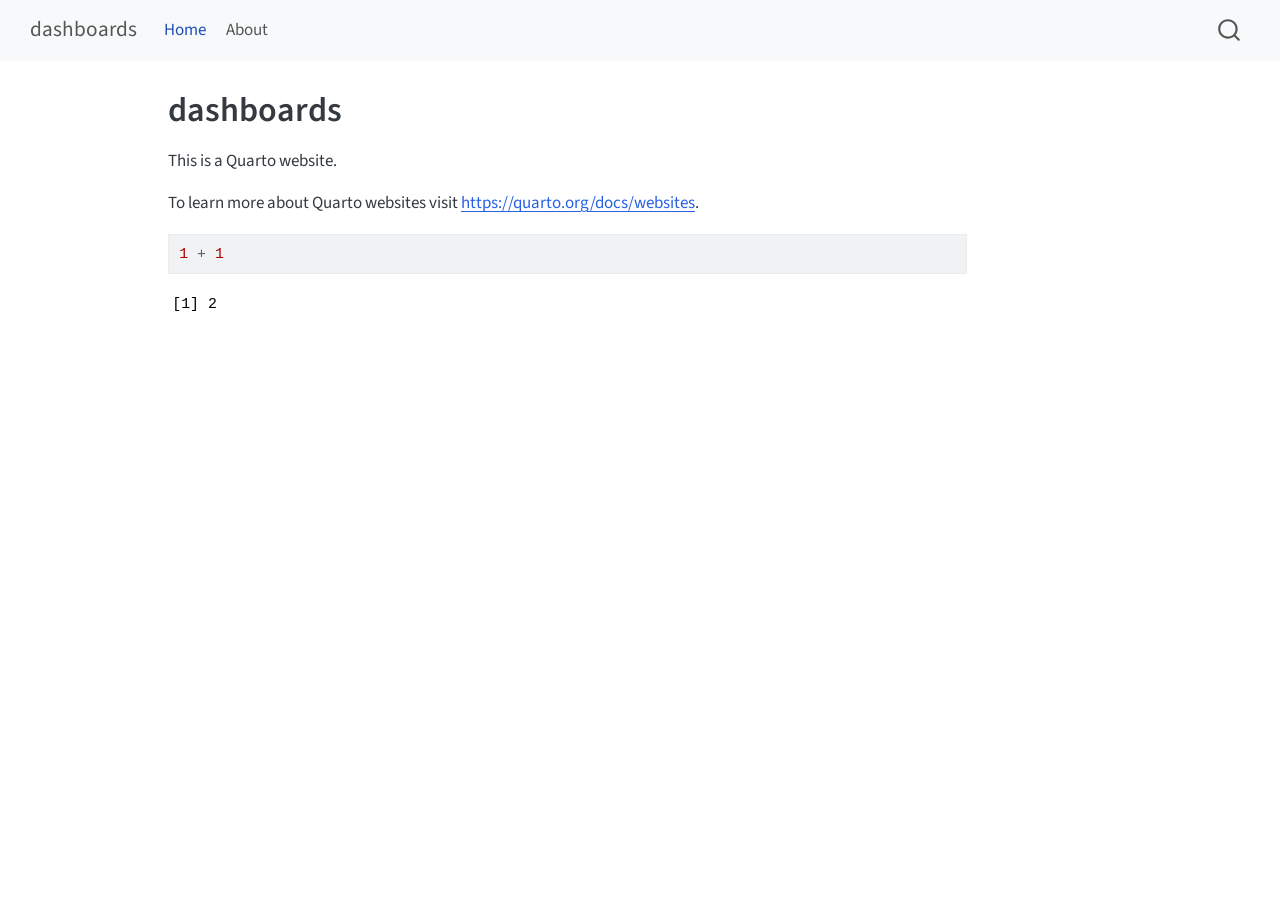
==== docs/index.html @ d0d18bd4 "10/30" ====
<!DOCTYPE html>
<html xmlns="http://www.w3.org/1999/xhtml" lang="en" xml:lang="en"><head>

<meta charset="utf-8">
<meta name="generator" content="quarto-1.8.27">

<meta name="viewport" content="width=device-width, initial-scale=1.0, user-scalable=yes">


<title>dashboards</title>
<style>
code{white-space: pre-wrap;}
span.smallcaps{font-variant: small-caps;}
div.columns{display: flex; gap: min(4vw, 1.5em);}
div.column{flex: auto; overflow-x: auto;}
div.hanging-indent{margin-left: 1.5em; text-indent: -1.5em;}
ul.task-list{list-style: none;}
ul.task-list li input[type="checkbox"] {
  width: 0.8em;
  margin: 0 0.8em 0.2em -1em; /* quarto-specific, see https://github.com/quarto-dev/quarto-cli/issues/4556 */ 
  vertical-align: middle;
}
/* CSS for syntax highlighting */
html { -webkit-text-size-adjust: 100%; }
pre > code.sourceCode { white-space: pre; position: relative; }
pre > code.sourceCode > span { display: inline-block; line-height: 1.25; }
pre > code.sourceCode > span:empty { height: 1.2em; }
.sourceCode { overflow: visible; }
code.sourceCode > span { color: inherit; text-decoration: inherit; }
div.sourceCode { margin: 1em 0; }
pre.sourceCode { margin: 0; }
@media screen {
div.sourceCode { overflow: auto; }
}
@media print {
pre > code.sourceCode { white-space: pre-wrap; }
pre > code.sourceCode > span { text-indent: -5em; padding-left: 5em; }
}
pre.numberSource code
  { counter-reset: source-line 0; }
pre.numberSource code > span
  { position: relative; left: -4em; counter-increment: source-line; }
pre.numberSource code > span > a:first-child::before
  { content: counter(source-line);
    position: relative; left: -1em; text-align: right; vertical-align: baseline;
    border: none; display: inline-block;
    -webkit-touch-callout: none; -webkit-user-select: none;
    -khtml-user-select: none; -moz-user-select: none;
    -ms-user-select: none; user-select: none;
    padding: 0 4px; width: 4em;
  }
pre.numberSource { margin-left: 3em;  padding-left: 4px; }
div.sourceCode
  {   }
@media screen {
pre > code.sourceCode > span > a:first-child::before { text-decoration: underline; }
}
</style>


<script src="site_libs/quarto-nav/quarto-nav.js"></script>
<script src="site_libs/quarto-nav/headroom.min.js"></script>
<script src="site_libs/clipboard/clipboard.min.js"></script>
<script src="site_libs/quarto-search/autocomplete.umd.js"></script>
<script src="site_libs/quarto-search/fuse.min.js"></script>
<script src="site_libs/quarto-search/quarto-search.js"></script>
<meta name="quarto:offset" content="./">
<script src="site_libs/quarto-html/quarto.js" type="module"></script>
<script src="site_libs/quarto-html/tabsets/tabsets.js" type="module"></script>
<script src="site_libs/quarto-html/axe/axe-check.js" type="module"></script>
<script src="site_libs/quarto-html/popper.min.js"></script>
<script src="site_libs/quarto-html/tippy.umd.min.js"></script>
<script src="site_libs/quarto-html/anchor.min.js"></script>
<link href="site_libs/quarto-html/tippy.css" rel="stylesheet">
<link href="site_libs/quarto-html/quarto-syntax-highlighting-ed96de9b727972fe78a7b5d16c58bf87.css" rel="stylesheet" id="quarto-text-highlighting-styles">
<script src="site_libs/bootstrap/bootstrap.min.js"></script>
<link href="site_libs/bootstrap/bootstrap-icons.css" rel="stylesheet">
<link href="site_libs/bootstrap/bootstrap-c82218b12ac0f327fa8bd7d074ce2147.min.css" rel="stylesheet" append-hash="true" id="quarto-bootstrap" data-mode="light">
<script id="quarto-search-options" type="application/json">{
  "location": "navbar",
  "copy-button": false,
  "collapse-after": 3,
  "panel-placement": "end",
  "type": "overlay",
  "limit": 50,
  "keyboard-shortcut": [
    "f",
    "/",
    "s"
  ],
  "show-item-context": false,
  "language": {
    "search-no-results-text": "No results",
    "search-matching-documents-text": "matching documents",
    "search-copy-link-title": "Copy link to search",
    "search-hide-matches-text": "Hide additional matches",
    "search-more-match-text": "more match in this document",
    "search-more-matches-text": "more matches in this document",
    "search-clear-button-title": "Clear",
    "search-text-placeholder": "",
    "search-detached-cancel-button-title": "Cancel",
    "search-submit-button-title": "Submit",
    "search-label": "Search"
  }
}</script>


<link rel="stylesheet" href="styles.css">
</head>

<body class="nav-fixed quarto-light">

<div id="quarto-search-results"></div>
  <header id="quarto-header" class="headroom fixed-top">
    <nav class="navbar navbar-expand-lg " data-bs-theme="dark">
      <div class="navbar-container container-fluid">
      <div class="navbar-brand-container mx-auto">
    <a class="navbar-brand" href="./index.html">
    <span class="navbar-title">dashboards</span>
    </a>
  </div>
            <div id="quarto-search" class="" title="Search"></div>
          <button class="navbar-toggler" type="button" data-bs-toggle="collapse" data-bs-target="#navbarCollapse" aria-controls="navbarCollapse" role="menu" aria-expanded="false" aria-label="Toggle navigation" onclick="if (window.quartoToggleHeadroom) { window.quartoToggleHeadroom(); }">
  <span class="navbar-toggler-icon"></span>
</button>
          <div class="collapse navbar-collapse" id="navbarCollapse">
            <ul class="navbar-nav navbar-nav-scroll me-auto">
  <li class="nav-item">
    <a class="nav-link active" href="./index.html" aria-current="page"> 
<span class="menu-text">Home</span></a>
  </li>  
  <li class="nav-item">
    <a class="nav-link" href="./about.html"> 
<span class="menu-text">About</span></a>
  </li>  
</ul>
          </div> <!-- /navcollapse -->
            <div class="quarto-navbar-tools">
</div>
      </div> <!-- /container-fluid -->
    </nav>
</header>
<!-- content -->
<div id="quarto-content" class="quarto-container page-columns page-rows-contents page-layout-article page-navbar">
<!-- sidebar -->
<!-- margin-sidebar -->
    <div id="quarto-margin-sidebar" class="sidebar margin-sidebar zindex-bottom">
        
    </div>
<!-- main -->
<main class="content" id="quarto-document-content">

<header id="title-block-header" class="quarto-title-block default">
<div class="quarto-title">
<h1 class="title">dashboards</h1>
</div>



<div class="quarto-title-meta">

    
  
    
  </div>
  


</header>


<p>This is a Quarto website.</p>
<p>To learn more about Quarto websites visit <a href="https://quarto.org/docs/websites" class="uri">https://quarto.org/docs/websites</a>.</p>
<div class="cell">
<div class="code-copy-outer-scaffold"><div class="sourceCode cell-code" id="cb1"><pre class="sourceCode r code-with-copy"><code class="sourceCode r"><span id="cb1-1"><a href="#cb1-1" aria-hidden="true" tabindex="-1"></a><span class="dv">1</span> <span class="sc">+</span> <span class="dv">1</span></span></code></pre></div><button title="Copy to Clipboard" class="code-copy-button"><i class="bi"></i></button></div>
<div class="cell-output cell-output-stdout">
<pre><code>[1] 2</code></pre>
</div>
</div>



</main> <!-- /main -->
<script id="quarto-html-after-body" type="application/javascript">
  window.document.addEventListener("DOMContentLoaded", function (event) {
    const icon = "";
    const anchorJS = new window.AnchorJS();
    anchorJS.options = {
      placement: 'right',
      icon: icon
    };
    anchorJS.add('.anchored');
    const isCodeAnnotation = (el) => {
      for (const clz of el.classList) {
        if (clz.startsWith('code-annotation-')) {                     
          return true;
        }
      }
      return false;
    }
    const onCopySuccess = function(e) {
      // button target
      const button = e.trigger;
      // don't keep focus
      button.blur();
      // flash "checked"
      button.classList.add('code-copy-button-checked');
      var currentTitle = button.getAttribute("title");
      button.setAttribute("title", "Copied!");
      let tooltip;
      if (window.bootstrap) {
        button.setAttribute("data-bs-toggle", "tooltip");
        button.setAttribute("data-bs-placement", "left");
        button.setAttribute("data-bs-title", "Copied!");
        tooltip = new bootstrap.Tooltip(button, 
          { trigger: "manual", 
            customClass: "code-copy-button-tooltip",
            offset: [0, -8]});
        tooltip.show();    
      }
      setTimeout(function() {
        if (tooltip) {
          tooltip.hide();
          button.removeAttribute("data-bs-title");
          button.removeAttribute("data-bs-toggle");
          button.removeAttribute("data-bs-placement");
        }
        button.setAttribute("title", currentTitle);
        button.classList.remove('code-copy-button-checked');
      }, 1000);
      // clear code selection
      e.clearSelection();
    }
    const getTextToCopy = function(trigger) {
      const outerScaffold = trigger.parentElement.cloneNode(true);
      const codeEl = outerScaffold.querySelector('code');
      for (const childEl of codeEl.children) {
        if (isCodeAnnotation(childEl)) {
          childEl.remove();
        }
      }
      return codeEl.innerText;
    }
    const clipboard = new window.ClipboardJS('.code-copy-button:not([data-in-quarto-modal])', {
      text: getTextToCopy
    });
    clipboard.on('success', onCopySuccess);
    if (window.document.getElementById('quarto-embedded-source-code-modal')) {
      const clipboardModal = new window.ClipboardJS('.code-copy-button[data-in-quarto-modal]', {
        text: getTextToCopy,
        container: window.document.getElementById('quarto-embedded-source-code-modal')
      });
      clipboardModal.on('success', onCopySuccess);
    }
      var localhostRegex = new RegExp(/^(?:http|https):\/\/localhost\:?[0-9]*\//);
      var mailtoRegex = new RegExp(/^mailto:/);
        var filterRegex = new RegExp('/' + window.location.host + '/');
      var isInternal = (href) => {
          return filterRegex.test(href) || localhostRegex.test(href) || mailtoRegex.test(href);
      }
      // Inspect non-navigation links and adorn them if external
     var links = window.document.querySelectorAll('a[href]:not(.nav-link):not(.navbar-brand):not(.toc-action):not(.sidebar-link):not(.sidebar-item-toggle):not(.pagination-link):not(.no-external):not([aria-hidden]):not(.dropdown-item):not(.quarto-navigation-tool):not(.about-link)');
      for (var i=0; i<links.length; i++) {
        const link = links[i];
        if (!isInternal(link.href)) {
          // undo the damage that might have been done by quarto-nav.js in the case of
          // links that we want to consider external
          if (link.dataset.originalHref !== undefined) {
            link.href = link.dataset.originalHref;
          }
        }
      }
    function tippyHover(el, contentFn, onTriggerFn, onUntriggerFn) {
      const config = {
        allowHTML: true,
        maxWidth: 500,
        delay: 100,
        arrow: false,
        appendTo: function(el) {
            return el.parentElement;
        },
        interactive: true,
        interactiveBorder: 10,
        theme: 'quarto',
        placement: 'bottom-start',
      };
      if (contentFn) {
        config.content = contentFn;
      }
      if (onTriggerFn) {
        config.onTrigger = onTriggerFn;
      }
      if (onUntriggerFn) {
        config.onUntrigger = onUntriggerFn;
      }
      window.tippy(el, config); 
    }
    const noterefs = window.document.querySelectorAll('a[role="doc-noteref"]');
    for (var i=0; i<noterefs.length; i++) {
      const ref = noterefs[i];
      tippyHover(ref, function() {
        // use id or data attribute instead here
        let href = ref.getAttribute('data-footnote-href') || ref.getAttribute('href');
        try { href = new URL(href).hash; } catch {}
        const id = href.replace(/^#\/?/, "");
        const note = window.document.getElementById(id);
        if (note) {
          return note.innerHTML;
        } else {
          return "";
        }
      });
    }
    const xrefs = window.document.querySelectorAll('a.quarto-xref');
    const processXRef = (id, note) => {
      // Strip column container classes
      const stripColumnClz = (el) => {
        el.classList.remove("page-full", "page-columns");
        if (el.children) {
          for (const child of el.children) {
            stripColumnClz(child);
          }
        }
      }
      stripColumnClz(note)
      if (id === null || id.startsWith('sec-')) {
        // Special case sections, only their first couple elements
        const container = document.createElement("div");
        if (note.children && note.children.length > 2) {
          container.appendChild(note.children[0].cloneNode(true));
          for (let i = 1; i < note.children.length; i++) {
            const child = note.children[i];
            if (child.tagName === "P" && child.innerText === "") {
              continue;
            } else {
              container.appendChild(child.cloneNode(true));
              break;
            }
          }
          if (window.Quarto?.typesetMath) {
            window.Quarto.typesetMath(container);
          }
          return container.innerHTML
        } else {
          if (window.Quarto?.typesetMath) {
            window.Quarto.typesetMath(note);
          }
          return note.innerHTML;
        }
      } else {
        // Remove any anchor links if they are present
        const anchorLink = note.querySelector('a.anchorjs-link');
        if (anchorLink) {
          anchorLink.remove();
        }
        if (window.Quarto?.typesetMath) {
          window.Quarto.typesetMath(note);
        }
        if (note.classList.contains("callout")) {
          return note.outerHTML;
        } else {
          return note.innerHTML;
        }
      }
    }
    for (var i=0; i<xrefs.length; i++) {
      const xref = xrefs[i];
      tippyHover(xref, undefined, function(instance) {
        instance.disable();
        let url = xref.getAttribute('href');
        let hash = undefined; 
        if (url.startsWith('#')) {
          hash = url;
        } else {
          try { hash = new URL(url).hash; } catch {}
        }
        if (hash) {
          const id = hash.replace(/^#\/?/, "");
          const note = window.document.getElementById(id);
          if (note !== null) {
            try {
              const html = processXRef(id, note.cloneNode(true));
              instance.setContent(html);
            } finally {
              instance.enable();
              instance.show();
            }
          } else {
            // See if we can fetch this
            fetch(url.split('#')[0])
            .then(res => res.text())
            .then(html => {
              const parser = new DOMParser();
              const htmlDoc = parser.parseFromString(html, "text/html");
              const note = htmlDoc.getElementById(id);
              if (note !== null) {
                const html = processXRef(id, note);
                instance.setContent(html);
              } 
            }).finally(() => {
              instance.enable();
              instance.show();
            });
          }
        } else {
          // See if we can fetch a full url (with no hash to target)
          // This is a special case and we should probably do some content thinning / targeting
          fetch(url)
          .then(res => res.text())
          .then(html => {
            const parser = new DOMParser();
            const htmlDoc = parser.parseFromString(html, "text/html");
            const note = htmlDoc.querySelector('main.content');
            if (note !== null) {
              // This should only happen for chapter cross references
              // (since there is no id in the URL)
              // remove the first header
              if (note.children.length > 0 && note.children[0].tagName === "HEADER") {
                note.children[0].remove();
              }
              const html = processXRef(null, note);
              instance.setContent(html);
            } 
          }).finally(() => {
            instance.enable();
            instance.show();
          });
        }
      }, function(instance) {
      });
    }
        let selectedAnnoteEl;
        const selectorForAnnotation = ( cell, annotation) => {
          let cellAttr = 'data-code-cell="' + cell + '"';
          let lineAttr = 'data-code-annotation="' +  annotation + '"';
          const selector = 'span[' + cellAttr + '][' + lineAttr + ']';
          return selector;
        }
        const selectCodeLines = (annoteEl) => {
          const doc = window.document;
          const targetCell = annoteEl.getAttribute("data-target-cell");
          const targetAnnotation = annoteEl.getAttribute("data-target-annotation");
          const annoteSpan = window.document.querySelector(selectorForAnnotation(targetCell, targetAnnotation));
          const lines = annoteSpan.getAttribute("data-code-lines").split(",");
          const lineIds = lines.map((line) => {
            return targetCell + "-" + line;
          })
          let top = null;
          let height = null;
          let parent = null;
          if (lineIds.length > 0) {
              //compute the position of the single el (top and bottom and make a div)
              const el = window.document.getElementById(lineIds[0]);
              top = el.offsetTop;
              height = el.offsetHeight;
              parent = el.parentElement.parentElement;
            if (lineIds.length > 1) {
              const lastEl = window.document.getElementById(lineIds[lineIds.length - 1]);
              const bottom = lastEl.offsetTop + lastEl.offsetHeight;
              height = bottom - top;
            }
            if (top !== null && height !== null && parent !== null) {
              // cook up a div (if necessary) and position it 
              let div = window.document.getElementById("code-annotation-line-highlight");
              if (div === null) {
                div = window.document.createElement("div");
                div.setAttribute("id", "code-annotation-line-highlight");
                div.style.position = 'absolute';
                parent.appendChild(div);
              }
              div.style.top = top - 2 + "px";
              div.style.height = height + 4 + "px";
              div.style.left = 0;
              let gutterDiv = window.document.getElementById("code-annotation-line-highlight-gutter");
              if (gutterDiv === null) {
                gutterDiv = window.document.createElement("div");
                gutterDiv.setAttribute("id", "code-annotation-line-highlight-gutter");
                gutterDiv.style.position = 'absolute';
                const codeCell = window.document.getElementById(targetCell);
                const gutter = codeCell.querySelector('.code-annotation-gutter');
                gutter.appendChild(gutterDiv);
              }
              gutterDiv.style.top = top - 2 + "px";
              gutterDiv.style.height = height + 4 + "px";
            }
            selectedAnnoteEl = annoteEl;
          }
        };
        const unselectCodeLines = () => {
          const elementsIds = ["code-annotation-line-highlight", "code-annotation-line-highlight-gutter"];
          elementsIds.forEach((elId) => {
            const div = window.document.getElementById(elId);
            if (div) {
              div.remove();
            }
          });
          selectedAnnoteEl = undefined;
        };
          // Handle positioning of the toggle
      window.addEventListener(
        "resize",
        throttle(() => {
          elRect = undefined;
          if (selectedAnnoteEl) {
            selectCodeLines(selectedAnnoteEl);
          }
        }, 10)
      );
      function throttle(fn, ms) {
      let throttle = false;
      let timer;
        return (...args) => {
          if(!throttle) { // first call gets through
              fn.apply(this, args);
              throttle = true;
          } else { // all the others get throttled
              if(timer) clearTimeout(timer); // cancel #2
              timer = setTimeout(() => {
                fn.apply(this, args);
                timer = throttle = false;
              }, ms);
          }
        };
      }
        // Attach click handler to the DT
        const annoteDls = window.document.querySelectorAll('dt[data-target-cell]');
        for (const annoteDlNode of annoteDls) {
          annoteDlNode.addEventListener('click', (event) => {
            const clickedEl = event.target;
            if (clickedEl !== selectedAnnoteEl) {
              unselectCodeLines();
              const activeEl = window.document.querySelector('dt[data-target-cell].code-annotation-active');
              if (activeEl) {
                activeEl.classList.remove('code-annotation-active');
              }
              selectCodeLines(clickedEl);
              clickedEl.classList.add('code-annotation-active');
            } else {
              // Unselect the line
              unselectCodeLines();
              clickedEl.classList.remove('code-annotation-active');
            }
          });
        }
    const findCites = (el) => {
      const parentEl = el.parentElement;
      if (parentEl) {
        const cites = parentEl.dataset.cites;
        if (cites) {
          return {
            el,
            cites: cites.split(' ')
          };
        } else {
          return findCites(el.parentElement)
        }
      } else {
        return undefined;
      }
    };
    var bibliorefs = window.document.querySelectorAll('a[role="doc-biblioref"]');
    for (var i=0; i<bibliorefs.length; i++) {
      const ref = bibliorefs[i];
      const citeInfo = findCites(ref);
      if (citeInfo) {
        tippyHover(citeInfo.el, function() {
          var popup = window.document.createElement('div');
          citeInfo.cites.forEach(function(cite) {
            var citeDiv = window.document.createElement('div');
            citeDiv.classList.add('hanging-indent');
            citeDiv.classList.add('csl-entry');
            var biblioDiv = window.document.getElementById('ref-' + cite);
            if (biblioDiv) {
              citeDiv.innerHTML = biblioDiv.innerHTML;
            }
            popup.appendChild(citeDiv);
          });
          return popup.innerHTML;
        });
      }
    }
  });
  </script>
</div> <!-- /content -->




</body></html>
---- docs/site_libs/quarto-html/tippy.css ----
.tippy-box[data-animation=fade][data-state=hidden]{opacity:0}[data-tippy-root]{max-width:calc(100vw - 10px)}.tippy-box{position:relative;background-color:#333;color:#fff;border-radius:4px;font-size:14px;line-height:1.4;white-space:normal;outline:0;transition-property:transform,visibility,opacity}.tippy-box[data-placement^=top]>.tippy-arrow{bottom:0}.tippy-box[data-placement^=top]>.tippy-arrow:before{bottom:-7px;left:0;border-width:8px 8px 0;border-top-color:initial;transform-origin:center top}.tippy-box[data-placement^=bottom]>.tippy-arrow{top:0}.tippy-box[data-placement^=bottom]>.tippy-arrow:before{top:-7px;left:0;border-width:0 8px 8px;border-bottom-color:initial;transform-origin:center bottom}.tippy-box[data-placement^=left]>.tippy-arrow{right:0}.tippy-box[data-placement^=left]>.tippy-arrow:before{border-width:8px 0 8px 8px;border-left-color:initial;right:-7px;transform-origin:center left}.tippy-box[data-placement^=right]>.tippy-arrow{left:0}.tippy-box[data-placement^=right]>.tippy-arrow:before{left:-7px;border-width:8px 8px 8px 0;border-right-color:initial;transform-origin:center right}.tippy-box[data-inertia][data-state=visible]{transition-timing-function:cubic-bezier(.54,1.5,.38,1.11)}.tippy-arrow{width:16px;height:16px;color:#333}.tippy-arrow:before{content:"";position:absolute;border-color:transparent;border-style:solid}.tippy-content{position:relative;padding:5px 9px;z-index:1}
---- docs/site_libs/quarto-html/quarto-syntax-highlighting-ed96de9b727972fe78a7b5d16c58bf87.css ----
/* quarto syntax highlight colors */
:root {
  --quarto-hl-ot-color: #003B4F;
  --quarto-hl-at-color: #657422;
  --quarto-hl-ss-color: #20794D;
  --quarto-hl-an-color: #5E5E5E;
  --quarto-hl-fu-color: #4758AB;
  --quarto-hl-st-color: #20794D;
  --quarto-hl-cf-color: #003B4F;
  --quarto-hl-op-color: #5E5E5E;
  --quarto-hl-er-color: #AD0000;
  --quarto-hl-bn-color: #AD0000;
  --quarto-hl-al-color: #AD0000;
  --quarto-hl-va-color: #111111;
  --quarto-hl-bu-color: inherit;
  --quarto-hl-ex-color: inherit;
  --quarto-hl-pp-color: #AD0000;
  --quarto-hl-in-color: #5E5E5E;
  --quarto-hl-vs-color: #20794D;
  --quarto-hl-wa-color: #5E5E5E;
  --quarto-hl-do-color: #5E5E5E;
  --quarto-hl-im-color: #00769E;
  --quarto-hl-ch-color: #20794D;
  --quarto-hl-dt-color: #AD0000;
  --quarto-hl-fl-color: #AD0000;
  --quarto-hl-co-color: #5E5E5E;
  --quarto-hl-cv-color: #5E5E5E;
  --quarto-hl-cn-color: #8f5902;
  --quarto-hl-sc-color: #5E5E5E;
  --quarto-hl-dv-color: #AD0000;
  --quarto-hl-kw-color: #003B4F;
}

/* other quarto variables */
:root {
  --quarto-font-monospace: SFMono-Regular, Menlo, Monaco, Consolas, "Liberation Mono", "Courier New", monospace;
}

/* syntax highlight based on Pandoc's rules */
pre > code.sourceCode > span {
  color: #003B4F;
}

code.sourceCode > span {
  color: #003B4F;
}

div.sourceCode,
div.sourceCode pre.sourceCode {
  color: #003B4F;
}

/* Normal */
code span {
  color: #003B4F;
}

/* Alert */
code span.al {
  color: #AD0000;
  font-style: inherit;
}

/* Annotation */
code span.an {
  color: #5E5E5E;
  font-style: inherit;
}

/* Attribute */
code span.at {
  color: #657422;
  font-style: inherit;
}

/* BaseN */
code span.bn {
  color: #AD0000;
  font-style: inherit;
}

/* BuiltIn */
code span.bu {
  font-style: inherit;
}

/* ControlFlow */
code span.cf {
  color: #003B4F;
  font-weight: bold;
  font-style: inherit;
}

/* Char */
code span.ch {
  color: #20794D;
  font-style: inherit;
}

/* Constant */
code span.cn {
  color: #8f5902;
  font-style: inherit;
}

/* Comment */
code span.co {
  color: #5E5E5E;
  font-style: inherit;
}

/* CommentVar */
code span.cv {
  color: #5E5E5E;
  font-style: italic;
}

/* Documentation */
code span.do {
  color: #5E5E5E;
  font-style: italic;
}

/* DataType */
code span.dt {
  color: #AD0000;
  font-style: inherit;
}

/* DecVal */
code span.dv {
  color: #AD0000;
  font-style: inherit;
}

/* Error */
code span.er {
  color: #AD0000;
  font-style: inherit;
}

/* Extension */
code span.ex {
  font-style: inherit;
}

/* Float */
code span.fl {
  color: #AD0000;
  font-style: inherit;
}

/* Function */
code span.fu {
  color: #4758AB;
  font-style: inherit;
}

/* Import */
code span.im {
  color: #00769E;
  font-style: inherit;
}

/* Information */
code span.in {
  color: #5E5E5E;
  font-style: inherit;
}

/* Keyword */
code span.kw {
  color: #003B4F;
  font-weight: bold;
  font-style: inherit;
}

/* Operator */
code span.op {
  color: #5E5E5E;
  font-style: inherit;
}

/* Other */
code span.ot {
  color: #003B4F;
  font-style: inherit;
}

/* Preprocessor */
code span.pp {
  color: #AD0000;
  font-style: inherit;
}

/* SpecialChar */
code span.sc {
  color: #5E5E5E;
  font-style: inherit;
}

/* SpecialString */
code span.ss {
  color: #20794D;
  font-style: inherit;
}

/* String */
code span.st {
  color: #20794D;
  font-style: inherit;
}

/* Variable */
code span.va {
  color: #111111;
  font-style: inherit;
}

/* VerbatimString */
code span.vs {
  color: #20794D;
  font-style: inherit;
}

/* Warning */
code span.wa {
  color: #5E5E5E;
  font-style: italic;
}

.prevent-inlining {
  content: "</";
}

/*# sourceMappingURL=0920dd6d7437995b8cdf7429764427b1.css.map */
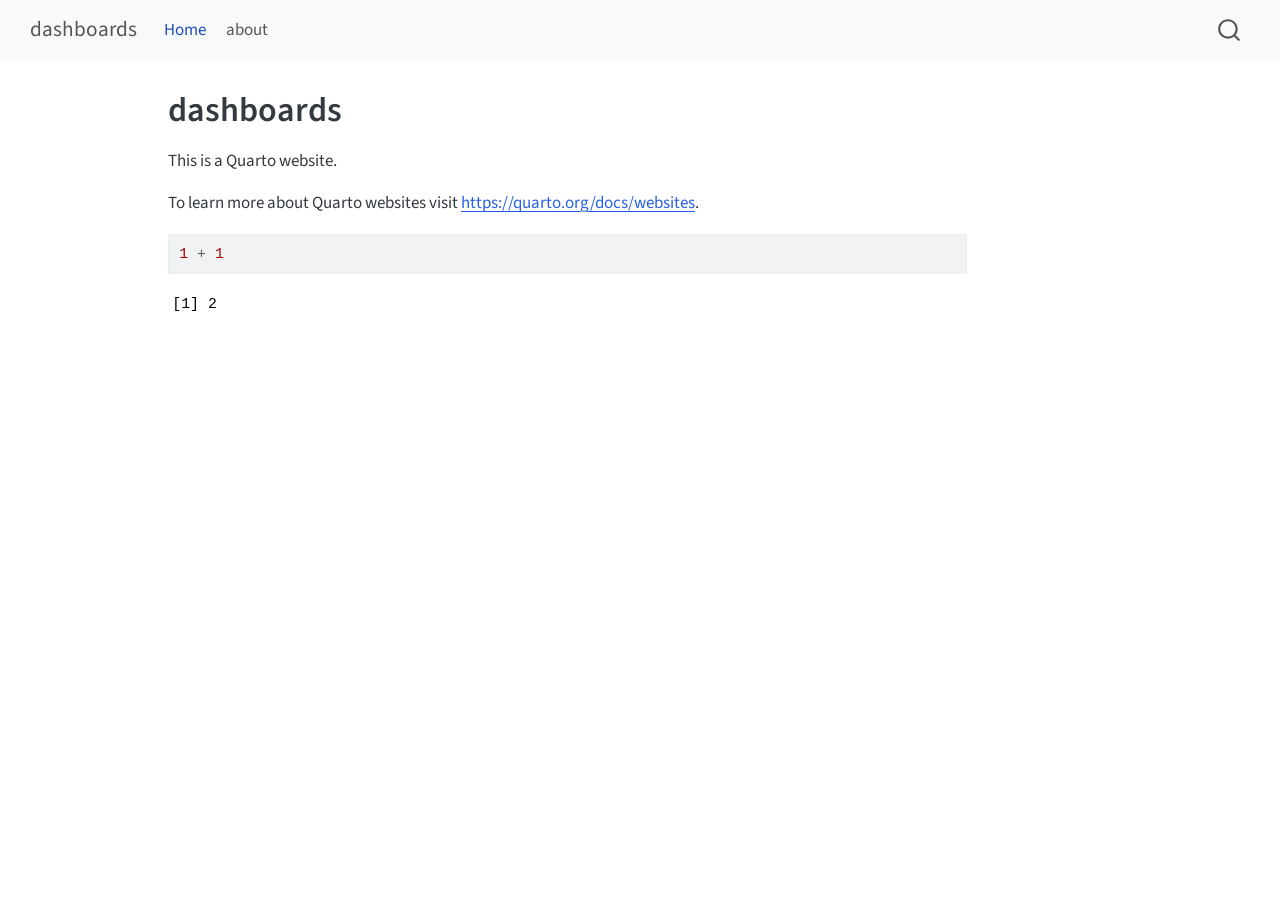
==== commit 81b4a8ad: "done!" ====
--- a/docs/index.html
+++ b/docs/index.html
@@ -131,7 +131,7 @@
   </li>  
   <li class="nav-item">
     <a class="nav-link" href="./about.html"> 
-<span class="menu-text">About</span></a>
+<span class="menu-text">about</span></a>
   </li>  
 </ul>
           </div> <!-- /navcollapse -->
